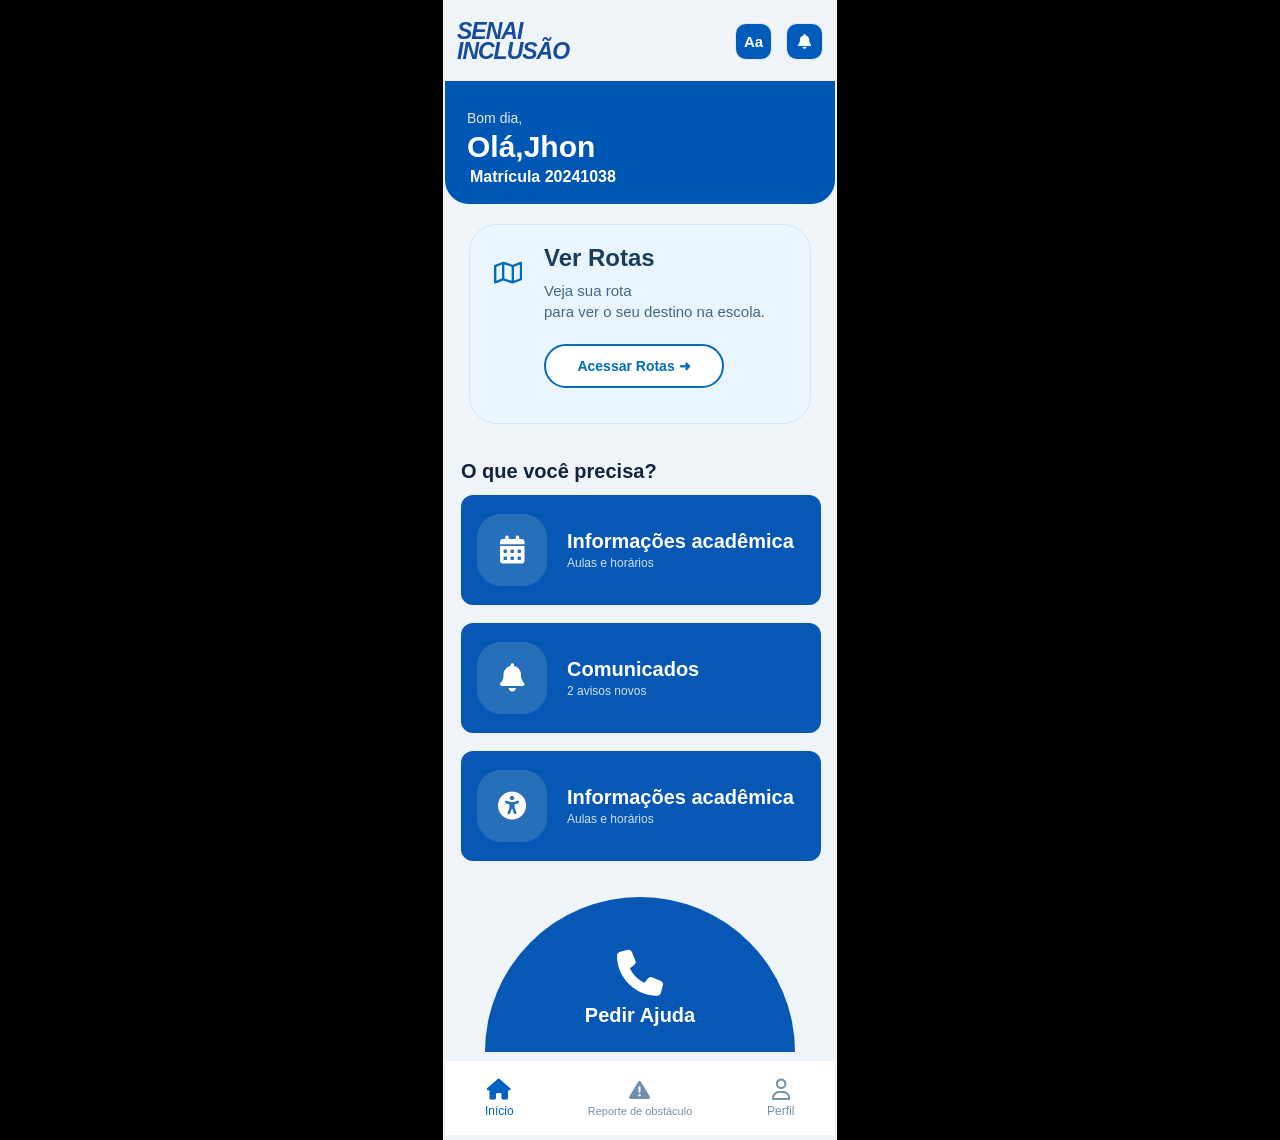
==== telainicio.html @ 65d08065 "ajuste para funcionamento do index" ====
<!DOCTYPE html>
<html lang="pt-BR">
<head>
    <meta charset="UTF-8">
    <meta name="viewport" content="width=device-width, initial-scale=1.0">
    <title>SENAI INCLUSÃO - Tela de inicio</title>

    <link rel="stylesheet" href="https://cdnjs.cloudflare.com/ajax/libs/font-awesome/6.4.0/css/all.min.css">

    <style>
            /* mudando a tela principal */
   body {
    margin: 0;
    padding: 0;

    width: 100%;
    min-height: 100vh;
    min-height: 100svh;

    font-family: Arial, sans-serif;
    background-color: black;

    display: flex;
    justify-content: center;
    align-items: flex-start;
}

    /*mudando para o formato mobile*/
form{
    background-color: #EEF4F8;
    padding : 2px;
    box-shadow: 0 0 20px color: green;
    width: 390px;
    height: 1136px;
}

 /* Cabeçalho para ficar alinhado um ao lado do outro*/
    .cabecalho {
        display: flex;
        justify-content: space-between;
        align-items: center;

        padding: 20px 12px;
    }

    /* Logo */
    .logo {
        display: flex;
        flex-direction: column;

        color: #174b9b;
        font-size: 23px;
        font-weight: 900;
        font-style: italic;
        line-height: 0.85;
        letter-spacing: -1px;
    }

    /* Botões à direita */
    .botoes-acessibilidade {
        display: flex;
        align-items: center;
        gap: 14px;
    }

    .botao-icone {
        width: 37px;
        height: 37px;

        display: flex;
        justify-content: center;
        align-items: center;

        background-color: #005bbb;
        color: white;

        border: 1px solid #E2E8F0;
        border-radius: 11px;

        font-size: 15px;
        font-weight: bold;
        cursor: pointer;
    }


    /* Cabeçalho azul */
.boas-vindas {
    background-color: #0056B3;
    color: white;

    padding: 28px 32px 18px;
    border-radius: 0 0 24px 24px;
}

.boas-vindas p {
    font-size: 14px;
    margin: 1px 0 4px;
    color: #E2E8F0;
}

.boas-vindas h1 {
    font-size: 30px;
    margin: 0 0 4px;
    color: white;
}

.boas-vindas strong {
    font-size: 16px;
    margin-left: 3px;
}

/* Área abaixo do cabeçalho */
.conteudo-home {
    padding: 20px 24px;
}

/* Cartão Ver Rotas */
.cartao-rotas {
    position: relative;

    display: flex;
    align-items: flex-start;
    gap: 14px;

    padding: 28px 18px 22px;
    min-height: 200px;
    box-sizing: border-box;

    background-color: #eaf4fc;
    border: 1px solid #cfe5f7;
    border-radius: 28px;
    overflow: hidden;
}

/* Ícone do mapa */
.icone-mapa {
    width: 58px;
    height: 58px;
    min-width: 58px;

    display: flex;
    align-items: center;
    justify-content: center;

    background-color: #EAF4FC;
    border-radius: 50%;
    color: #006DB6;

    font-size: 30px;
}

/* Texto das rotas */
.informacoes-rotas {
    position: relative;
    z-index: 1;
    flex: 1;
    min-width: 0;
}

.informacoes-rotas h2 {
    color: #173e5e;
    font-size: 28px;
    margin: -5px 0 8px;
}

.informacoes-rotas p {
    color: #456987;
    font-size: 17px;
    line-height: 1.4;
    margin: 0 0 22px;
}

/* Botão Acessar Rotas */
.botao-rotas {
    display: flex;
    align-items: center;
    justify-content: center;
    gap: 18px;

    background-color: white;
    color: #006cba;

    border: 2px solid #006DB6;
    border-radius: 40px;

    padding: 14px 18px;
    font-size: 17px;
    font-weight: bold;
    white-space: nowrap;
    cursor: pointer;
}

/* Ilustração decorativa à direita */

    .boas-vindas {
        padding-left: 22px;
        padding-right: 21px;
    }

    .cartao-rotas {
        gap: 12px;
        padding: 24px 14px;
    }

    .icone-mapa {
        width: 48px;
        height: 48px;
        min-width: 48px;
        font-size: 25px;
    }

    .informacoes-rotas h2 {
        font-size: 24px;
    }

    .informacoes-rotas p {
        font-size: 15px;
    }

    .botao-rotas {
        gap: 10px;
        width: 180px;
        padding: 12px;
        font-size: 14px;
    }

.interface {
    padding: 16px;
    box-sizing: border-box;
}

.titulo-secao {
    color: #10233f;
    font-size: 20px;
    margin: 0 0 12px;
}

/* Cartão de informações acadêmicas */
.calendario {
    display: flex;
    align-items: center;
    gap: 20px;

    width: 360px;
    height: 100px;
    min-height: 110px;
    padding: 16px;

    box-sizing: border-box;
    background-color: #0757b5;
    border-radius: 12px;
}

/* Botão com o ícone */
.icone-calendario {

    display: flex;
    align-items: center;
    justify-content: center;

    background-color: #286fba;
    color: white;
    border: none;
    border-radius: 24px;

    font-size: 32px;
    cursor: pointer;
}

/* Textos à direita do ícone */
.info-calendario {
    display: flex;
    flex-direction: column;
    gap: 3px;
}

.info-calendario strong {
    color: white;
    font-size: 20px;
}

.info-calendario p {
    color: #d0e2f8;
    font-size: 12px;
    margin: 0;
}

    .icone-calendario {
        width: 64px;
        height: 72px;
        min-width: 70px;
        font-size: 28px;
    }

    .info-calendario strong {
        font-size: 20px;
        cursor: pointer;
    }

    
/* Área inferior da tela */
.rodape-home {
    width: 100%;
    margin-top: 10px;
    padding-top: 10px;
    box-sizing: border-box;
}

/* Botão grande de pedir ajuda */
.botao-pedir-ajuda {
    width: 80%;
    max-width: 310px;
    height: 155px;

    display: flex;
    flex-direction: column;
    align-items: center;
    justify-content: flex-end;
    gap: 8px;

    padding-bottom: 25px;
    box-sizing: border-box;
    margin: 0 auto 9px;

    background-color: #0757b5;
    color: white;

    border: none;
    border-radius: 160px 160px 0 0;

    font-family: Arial, sans-serif;
    font-size: 20px;
    font-weight: bold;
    cursor: pointer;
}

/* Ícone de telefone */
.botao-pedir-ajuda i {
    font-size: 46px;
}

/* Barra branca de navegação */
.menu-inferior {
    display: grid;
    grid-template-columns: 1fr 1.8fr 1fr;
    align-items: center;

    width: 100%;
    min-height: 74px;
    padding: 8px 4px;
    box-sizing: border-box;

    background-color: white;
}

/* Cada item da navegação */
.item-menu {
    display: flex;
    flex-direction: column;
    align-items: center;
    justify-content: center;
    gap: 4px;

    color: #7290ad;
    text-decoration: none;
    text-align: center;

    font-size: 12px;
}

/* Ícones da navegação */
.item-menu i {
    font-size: 21px;
}

/* Item selecionado */
.item-menu.ativo {
    color: #0062c4;
}

/* Evita que o texto central quebre de forma estranha */
.item-menu:nth-child(2) span {
    white-space: nowrap;
    font-size: 11px;
}





</style>


</head>
<body>
    
<form>

   <!--cabeçalho da tela-->
<header class="cabecalho">

    <div class="logo">
        <span>SENAI</span>
        <span>INCLUSÃO</span>
    </div>
<!--botões e icones-->
    <div class="botoes-acessibilidade">
        <button class="botao-icone">Aa</button>

        <button class="botao-icone" aria-label="Notificações">
        <i class="fa-solid fa-bell"></i>
        </button>
    </div>

</header>

<!--background dos boas vindas-->
<div class="boas-vindas">
    <p>Bom dia,</p>
    <h1>Olá,Jhon</h1>
    <strong>Matrícula 20241038</strong>
</div>

<!--parte do mapa(background) e seus icones alinhados-->
<div class="conteudo-home">

    <section class="cartao-rotas">

        <div class="icone-mapa">
            <i class="fa-regular fa-map"></i>
        </div>

        <div class="informacoes-rotas">
            <h2>Ver Rotas</h2>

            <p>
                Veja sua rota<br>
                para ver o seu destino na escola.
            </p>

            <button class="botao-rotas">
                Acessar Rotas ➜
            </button>
        </div>

    </section>

</div>

<!--parte dos atalhos para as opções-->

<div class="interface">
    <h3 class="titulo-secao">O que você precisa?</h3>
    
<div class="calendario">
    <div
        <button class="icone-calendario" -label="Calendário">
        <i class="fa-solid fa-calendar-days"></i>
        </button>
    </div>

    <div class="info-calendario">
        <strong>Informações acadêmica</strong>
        <p>Aulas e horários</p>
    </div>

</div>

<br>

<div class="calendario">
    <div
        <button class="icone-calendario" -label="Calendário">
        <i class="fa-solid fa-bell"></i>
        </button>
    </div>

    <div class="info-calendario">
        <strong>Comunicados</strong>
        <p>2 avisos novos</p>
    </div>

</div>

<br>

<div class="calendario">
    <div
        <button class="icone-calendario" -label="Calendário">
        <i class="fa-solid fa-universal-access"></i>
        </button>
    </div>

    <div class="info-calendario">
        <strong>Informações acadêmica</strong>
        <p>Aulas e horários</p>
    </div>
    

</div>
    </div>



    <div class="rodape-home">

    <button class="botao-pedir-ajuda">
        <i class="fa-solid fa-phone"></i>
        <span>Pedir Ajuda</span>
    </button>
    </div>


 <nav class="menu-inferior">
 
        <a href="#" class="item-menu ativo">
            <i class="fa-solid fa-house"></i>
            <span>Início</span>
        </a>

        <a href="#" class="item-menu">
            <i class="fa-solid fa-triangle-exclamation"></i>
            <span>Reporte de obstáculo</span>
        </a>

        <a href="#" class="item-menu">
            <i class="fa-regular fa-user"></i>
            <span>Perfil</span>
        </a>

    </nav>

</div>
    </div>
   


</form>

</div>

</body>
</html>
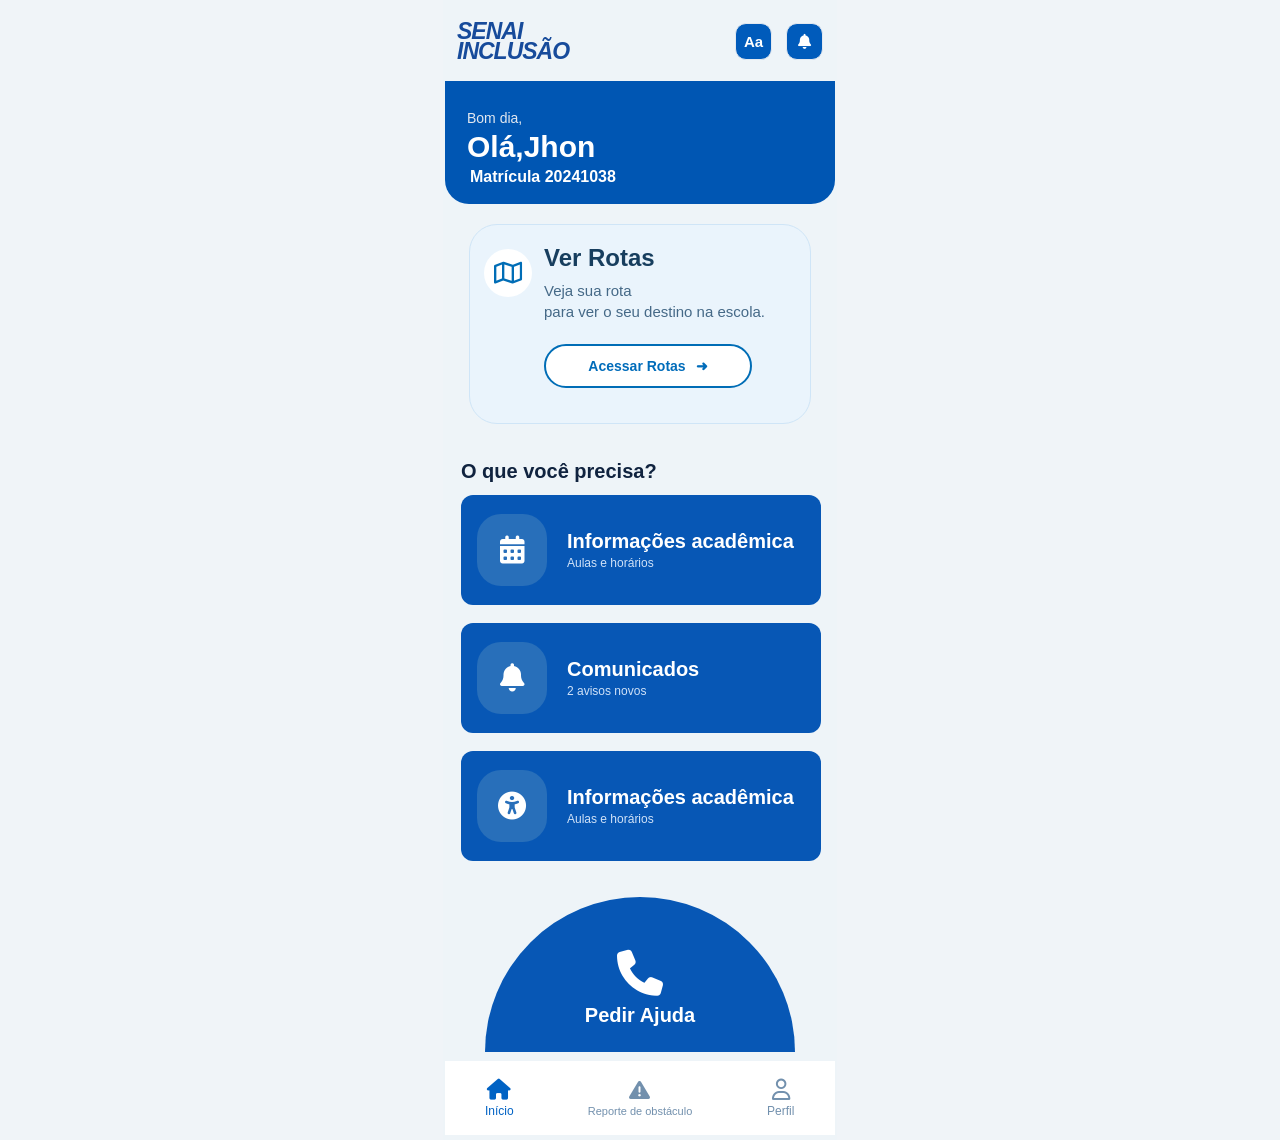
==== commit 6b1e4287: "mudança de rederecionamento e nova tela de rotas com testes de css fora de pastas criadas." ====
--- a/telainicio.html
+++ b/telainicio.html
@@ -7,390 +7,8 @@
 
     <link rel="stylesheet" href="https://cdnjs.cloudflare.com/ajax/libs/font-awesome/6.4.0/css/all.min.css">
 
-    <style>
-            /* mudando a tela principal */
-   body {
-    margin: 0;
-    padding: 0;
-
-    width: 100%;
-    min-height: 100vh;
-    min-height: 100svh;
-
-    font-family: Arial, sans-serif;
-    background-color: black;
-
-    display: flex;
-    justify-content: center;
-    align-items: flex-start;
-}
-
-    /*mudando para o formato mobile*/
-form{
-    background-color: #EEF4F8;
-    padding : 2px;
-    box-shadow: 0 0 20px color: green;
-    width: 390px;
-    height: 1136px;
-}
-
- /* Cabeçalho para ficar alinhado um ao lado do outro*/
-    .cabecalho {
-        display: flex;
-        justify-content: space-between;
-        align-items: center;
-
-        padding: 20px 12px;
-    }
-
-    /* Logo */
-    .logo {
-        display: flex;
-        flex-direction: column;
-
-        color: #174b9b;
-        font-size: 23px;
-        font-weight: 900;
-        font-style: italic;
-        line-height: 0.85;
-        letter-spacing: -1px;
-    }
-
-    /* Botões à direita */
-    .botoes-acessibilidade {
-        display: flex;
-        align-items: center;
-        gap: 14px;
-    }
-
-    .botao-icone {
-        width: 37px;
-        height: 37px;
-
-        display: flex;
-        justify-content: center;
-        align-items: center;
-
-        background-color: #005bbb;
-        color: white;
-
-        border: 1px solid #E2E8F0;
-        border-radius: 11px;
-
-        font-size: 15px;
-        font-weight: bold;
-        cursor: pointer;
-    }
-
-
-    /* Cabeçalho azul */
-.boas-vindas {
-    background-color: #0056B3;
-    color: white;
-
-    padding: 28px 32px 18px;
-    border-radius: 0 0 24px 24px;
-}
-
-.boas-vindas p {
-    font-size: 14px;
-    margin: 1px 0 4px;
-    color: #E2E8F0;
-}
-
-.boas-vindas h1 {
-    font-size: 30px;
-    margin: 0 0 4px;
-    color: white;
-}
-
-.boas-vindas strong {
-    font-size: 16px;
-    margin-left: 3px;
-}
-
-/* Área abaixo do cabeçalho */
-.conteudo-home {
-    padding: 20px 24px;
-}
-
-/* Cartão Ver Rotas */
-.cartao-rotas {
-    position: relative;
-
-    display: flex;
-    align-items: flex-start;
-    gap: 14px;
-
-    padding: 28px 18px 22px;
-    min-height: 200px;
-    box-sizing: border-box;
-
-    background-color: #eaf4fc;
-    border: 1px solid #cfe5f7;
-    border-radius: 28px;
-    overflow: hidden;
-}
-
-/* Ícone do mapa */
-.icone-mapa {
-    width: 58px;
-    height: 58px;
-    min-width: 58px;
-
-    display: flex;
-    align-items: center;
-    justify-content: center;
-
-    background-color: #EAF4FC;
-    border-radius: 50%;
-    color: #006DB6;
-
-    font-size: 30px;
-}
-
-/* Texto das rotas */
-.informacoes-rotas {
-    position: relative;
-    z-index: 1;
-    flex: 1;
-    min-width: 0;
-}
-
-.informacoes-rotas h2 {
-    color: #173e5e;
-    font-size: 28px;
-    margin: -5px 0 8px;
-}
-
-.informacoes-rotas p {
-    color: #456987;
-    font-size: 17px;
-    line-height: 1.4;
-    margin: 0 0 22px;
-}
-
-/* Botão Acessar Rotas */
-.botao-rotas {
-    display: flex;
-    align-items: center;
-    justify-content: center;
-    gap: 18px;
-
-    background-color: white;
-    color: #006cba;
-
-    border: 2px solid #006DB6;
-    border-radius: 40px;
-
-    padding: 14px 18px;
-    font-size: 17px;
-    font-weight: bold;
-    white-space: nowrap;
-    cursor: pointer;
-}
-
-/* Ilustração decorativa à direita */
-
-    .boas-vindas {
-        padding-left: 22px;
-        padding-right: 21px;
-    }
-
-    .cartao-rotas {
-        gap: 12px;
-        padding: 24px 14px;
-    }
-
-    .icone-mapa {
-        width: 48px;
-        height: 48px;
-        min-width: 48px;
-        font-size: 25px;
-    }
-
-    .informacoes-rotas h2 {
-        font-size: 24px;
-    }
-
-    .informacoes-rotas p {
-        font-size: 15px;
-    }
-
-    .botao-rotas {
-        gap: 10px;
-        width: 180px;
-        padding: 12px;
-        font-size: 14px;
-    }
-
-.interface {
-    padding: 16px;
-    box-sizing: border-box;
-}
-
-.titulo-secao {
-    color: #10233f;
-    font-size: 20px;
-    margin: 0 0 12px;
-}
-
-/* Cartão de informações acadêmicas */
-.calendario {
-    display: flex;
-    align-items: center;
-    gap: 20px;
-
-    width: 360px;
-    height: 100px;
-    min-height: 110px;
-    padding: 16px;
-
-    box-sizing: border-box;
-    background-color: #0757b5;
-    border-radius: 12px;
-}
-
-/* Botão com o ícone */
-.icone-calendario {
-
-    display: flex;
-    align-items: center;
-    justify-content: center;
-
-    background-color: #286fba;
-    color: white;
-    border: none;
-    border-radius: 24px;
-
-    font-size: 32px;
-    cursor: pointer;
-}
-
-/* Textos à direita do ícone */
-.info-calendario {
-    display: flex;
-    flex-direction: column;
-    gap: 3px;
-}
-
-.info-calendario strong {
-    color: white;
-    font-size: 20px;
-}
-
-.info-calendario p {
-    color: #d0e2f8;
-    font-size: 12px;
-    margin: 0;
-}
-
-    .icone-calendario {
-        width: 64px;
-        height: 72px;
-        min-width: 70px;
-        font-size: 28px;
-    }
-
-    .info-calendario strong {
-        font-size: 20px;
-        cursor: pointer;
-    }
-
-    
-/* Área inferior da tela */
-.rodape-home {
-    width: 100%;
-    margin-top: 10px;
-    padding-top: 10px;
-    box-sizing: border-box;
-}
-
-/* Botão grande de pedir ajuda */
-.botao-pedir-ajuda {
-    width: 80%;
-    max-width: 310px;
-    height: 155px;
-
-    display: flex;
-    flex-direction: column;
-    align-items: center;
-    justify-content: flex-end;
-    gap: 8px;
-
-    padding-bottom: 25px;
-    box-sizing: border-box;
-    margin: 0 auto 9px;
-
-    background-color: #0757b5;
-    color: white;
-
-    border: none;
-    border-radius: 160px 160px 0 0;
-
-    font-family: Arial, sans-serif;
-    font-size: 20px;
-    font-weight: bold;
-    cursor: pointer;
-}
-
-/* Ícone de telefone */
-.botao-pedir-ajuda i {
-    font-size: 46px;
-}
-
-/* Barra branca de navegação */
-.menu-inferior {
-    display: grid;
-    grid-template-columns: 1fr 1.8fr 1fr;
-    align-items: center;
-
-    width: 100%;
-    min-height: 74px;
-    padding: 8px 4px;
-    box-sizing: border-box;
-
-    background-color: white;
-}
-
-/* Cada item da navegação */
-.item-menu {
-    display: flex;
-    flex-direction: column;
-    align-items: center;
-    justify-content: center;
-    gap: 4px;
-
-    color: #7290ad;
-    text-decoration: none;
-    text-align: center;
-
-    font-size: 12px;
-}
-
-/* Ícones da navegação */
-.item-menu i {
-    font-size: 21px;
-}
-
-/* Item selecionado */
-.item-menu.ativo {
-    color: #0062c4;
-}
-
-/* Evita que o texto central quebre de forma estranha */
-.item-menu:nth-child(2) span {
-    white-space: nowrap;
-    font-size: 11px;
-}
-
-
-
-
-
-</style>
-
-
+    <!--Rederecionamento css-->
+    <link rel="stylesheet" href="telainicio.css">
 </head>
 <body>
     
@@ -438,16 +56,16 @@
                 para ver o seu destino na escola.
             </p>
 
-            <button class="botao-rotas">
-                Acessar Rotas ➜
-            </button>
+            <a href="telarotas.html" class="botao-rotas">
+                Acessar Rotas <span>➜</span>
+            </a>
         </div>
 
     </section>
 
 </div>
 
-<!--parte dos atalhos para as opções-->
+<!--parte dos atalhos e as opções-->
 
 <div class="interface">
     <h3 class="titulo-secao">O que você precisa?</h3>
@@ -501,7 +119,7 @@
     </div>
 
 
-
+<!--parte da opção de pedir ajuda-->
     <div class="rodape-home">
 
     <button class="botao-pedir-ajuda">
@@ -510,7 +128,7 @@
     </button>
     </div>
 
-
+<!--Menu do app onde se locomove pelos icones-->
  <nav class="menu-inferior">
  
         <a href="#" class="item-menu ativo">
--- a/telainicio.css
+++ b/telainicio.css
@@ -0,0 +1,378 @@
+           /* mudando a tela principal */
+   body {
+    margin: 0;
+    padding: 0;
+
+    width: 100%;
+    min-height: 100vh;
+    min-height: 100svh;
+
+    font-family: Arial, sans-serif;
+    background-color: #F0F4F8;
+
+    display: flex;
+    justify-content: center;
+    align-items: flex-start;
+}
+
+    /*mudando para o formato mobile*/
+form{
+    background-color: #EEF4F8;
+    padding : 2px;
+    box-shadow: 0 0 20px color: green;
+    width: 390px;
+    height: 1136px;
+}
+
+a{
+ text-decoration: none;
+}
+
+ /* Cabeçalho para ficar alinhado um ao lado do outro*/
+    .cabecalho {
+        display: flex;
+        justify-content: space-between;
+        align-items: center;
+
+        padding: 20px 12px;
+    }
+
+    /* Logo */
+    .logo {
+        display: flex;
+        flex-direction: column;
+
+        color: #174b9b;
+        font-size: 23px;
+        font-weight: 900;
+        font-style: italic;
+        line-height: 0.85;
+        letter-spacing: -1px;
+    }
+
+    /* Botões à direita */
+    .botoes-acessibilidade {
+        display: flex;
+        align-items: center;
+        gap: 14px;
+    }
+
+    .botao-icone {
+        width: 37px;
+        height: 37px;
+
+        display: flex;
+        justify-content: center;
+        align-items: center;
+
+        background-color: #005bbb;
+        color: white;
+
+        border: 1px solid #E2E8F0;
+        border-radius: 11px;
+
+        font-size: 15px;
+        font-weight: bold;
+        cursor: pointer;
+    }
+
+
+    /* Cabeçalho azul */
+.boas-vindas {
+    background-color: #0056B3;
+    color: white;
+
+    padding: 28px 32px 18px;
+    border-radius: 0 0 24px 24px;
+}
+
+.boas-vindas p {
+    font-size: 14px;
+    margin: 1px 0 4px;
+    color: #E2E8F0;
+}
+
+.boas-vindas h1 {
+    font-size: 30px;
+    margin: 0 0 4px;
+    color: white;
+}
+
+.boas-vindas strong {
+    font-size: 16px;
+    margin-left: 3px;
+}
+
+/* Área abaixo do cabeçalho */
+.conteudo-home {
+    padding: 20px 24px;
+}
+
+/* Cartão Ver Rotas */
+.cartao-rotas {
+    position: relative;
+
+    display: flex;
+    align-items: flex-start;
+    gap: 14px;
+
+    padding: 28px 18px 22px;
+    min-height: 200px;
+    box-sizing: border-box;
+
+    background-color: #eaf4fc;
+    border: 1px solid #cfe5f7;
+    border-radius: 28px;
+    overflow: hidden;
+}
+
+/* Ícone do mapa */
+.icone-mapa {
+    width: 58px;
+    height: 58px;
+    min-width: 58px;
+
+    display: flex;
+    align-items: center;
+    justify-content: center;
+
+    background-color: #EAF4FC;
+    border-radius: 50%;
+    color: #006DB6;
+
+    font-size: 30px;
+}
+
+/* Texto das rotas */
+.informacoes-rotas {
+    position: relative;
+    z-index: 1;
+    flex: 1;
+    min-width: 0;
+}
+
+.informacoes-rotas h2 {
+    color: #173e5e;
+    font-size: 28px;
+    margin: -5px 0 8px;
+}
+
+.informacoes-rotas p {
+    color: #456987;
+    font-size: 17px;
+    line-height: 1.4;
+    margin: 0 0 22px;
+}
+
+/* Botão Acessar Rotas */
+.botao-rotas {
+    display: flex;
+    align-items: center;
+    justify-content: center;
+    gap: 18px;
+
+    background-color: white;
+    color: #006cba;
+
+    border: 2px solid #006DB6;
+    border-radius: 40px;
+
+    font-weight: bold;
+    white-space: nowrap;
+    cursor: pointer;
+}
+
+/* Ilustração decorativa à direita */
+
+    .boas-vindas {
+        padding-left: 22px;
+        padding-right: 21px;
+    }
+
+    .cartao-rotas {
+        gap: 12px;
+        padding: 24px 14px;
+    }
+
+    .icone-mapa {
+        width: 48px;
+        height: 48px;
+        background-color: white;
+        min-width: 48px;
+        font-size: 25px;
+    }
+
+    .informacoes-rotas h2 {
+        font-size: 24px;
+    }
+
+    .informacoes-rotas p {
+        font-size: 15px;
+    }
+
+    .botao-rotas {
+        gap: 10px;
+        width: 180px;
+        padding: 12px;
+        font-size: 14px;
+    }
+
+.interface {
+    padding: 16px;
+    box-sizing: border-box;
+}
+
+.titulo-secao {
+    color: #10233f;
+    font-size: 20px;
+    margin: 0 0 12px;
+}
+
+/* Cartão de informações acadêmicas */
+.calendario {
+    display: flex;
+    align-items: center;
+    gap: 20px;
+
+    width: 360px;
+    height: 100px;
+    min-height: 110px;
+    padding: 16px;
+
+    box-sizing: border-box;
+    background-color: #0757b5;
+    border-radius: 12px;
+}
+
+/* Botão com o ícone */
+.icone-calendario {
+
+    display: flex;
+    align-items: center;
+    justify-content: center;
+
+    background-color: #286fba;
+    color: white;
+    border: none;
+    border-radius: 24px;
+
+    font-size: 32px;
+    cursor: pointer;
+}
+
+/* Textos à direita do ícone */
+.info-calendario {
+    display: flex;
+    flex-direction: column;
+    gap: 3px;
+}
+
+.info-calendario strong {
+    color: white;
+    font-size: 20px;
+}
+
+.info-calendario p {
+    color: #d0e2f8;
+    font-size: 12px;
+    margin: 0;
+}
+
+    .icone-calendario {
+        width: 64px;
+        height: 72px;
+        min-width: 70px;
+        font-size: 28px;
+    }
+
+    .info-calendario strong {
+        font-size: 20px;
+        cursor: pointer;
+    }
+
+    
+/* Área inferior da tela */
+.rodape-home {
+    width: 100%;
+    margin-top: 10px;
+    padding-top: 10px;
+    box-sizing: border-box;
+}
+
+/* Botão grande de pedir ajuda */
+.botao-pedir-ajuda {
+    width: 80%;
+    max-width: 310px;
+    height: 155px;
+
+    display: flex;
+    flex-direction: column;
+    align-items: center;
+    justify-content: flex-end;
+    gap: 8px;
+
+    padding-bottom: 25px;
+    box-sizing: border-box;
+    margin: 0 auto 9px;
+
+    background-color: #0757b5;
+    color: white;
+
+    border: none;
+    border-radius: 160px 160px 0 0;
+
+    font-family: Arial, sans-serif;
+    font-size: 20px;
+    font-weight: bold;
+    cursor: pointer;
+}
+
+/* Ícone de telefone */
+.botao-pedir-ajuda i {
+    font-size: 46px;
+}
+
+/* Barra branca de navegação */
+.menu-inferior {
+    display: grid;
+    grid-template-columns: 1fr 1.8fr 1fr;
+    align-items: center;
+
+    width: 100%;
+    min-height: 74px;
+    padding: 8px 4px;
+    box-sizing: border-box;
+
+    background-color: white;
+}
+
+/* Cada item da navegação */
+.item-menu {
+    display: flex;
+    flex-direction: column;
+    align-items: center;
+    justify-content: center;
+    gap: 4px;
+
+    color: #7290ad;
+    text-decoration: none;
+    text-align: center;
+
+    font-size: 12px;
+}
+
+/* Ícones da navegação */
+.item-menu i {
+    font-size: 21px;
+}
+
+/* Item selecionado */
+.item-menu.ativo {
+    color: #0062c4;
+}
+
+/* Evita que o texto central quebre de forma estranha */
+.item-menu:nth-child(2) span {
+    white-space: nowrap;
+    font-size: 11px;
+}
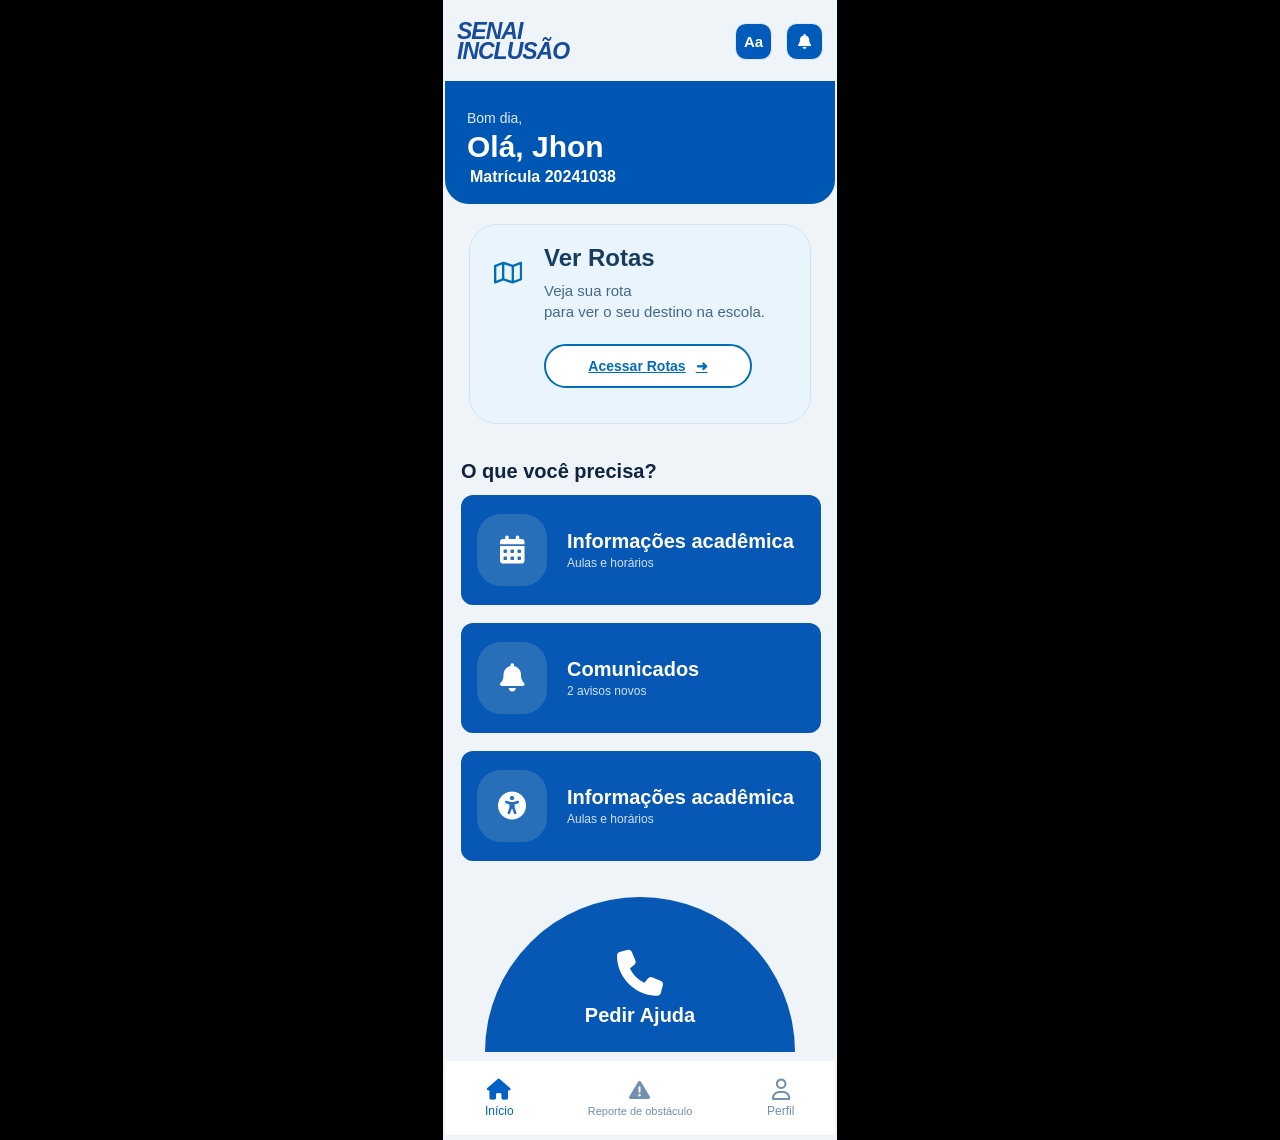
==== commit 6bd6c64d: "comentei nos codigos e ajustei alguns erros imperceptiveis" ====
--- a/telainicio.html
+++ b/telainicio.html
@@ -8,7 +8,7 @@
     <link rel="stylesheet" href="https://cdnjs.cloudflare.com/ajax/libs/font-awesome/6.4.0/css/all.min.css">
 
     <!--Rederecionamento css-->
-    <link rel="stylesheet" href="telainicio.css">
+    <link rel="stylesheet" href="/css/telainicio.css">
 </head>
 <body>
     
@@ -35,7 +35,7 @@
 <!--background dos boas vindas-->
 <div class="boas-vindas">
     <p>Bom dia,</p>
-    <h1>Olá,Jhon</h1>
+    <h1>Olá, Jhon</h1>
     <strong>Matrícula 20241038</strong>
 </div>
 
--- a/css/telainicio.css
+++ b/css/telainicio.css
@@ -0,0 +1,375 @@
+           /* mudando a tela principal */
+   body {
+    margin: 0;
+    padding: 0;
+
+    width: 100%;
+    min-height: 100vh;
+    min-height: 100svh;
+
+    font-family: Arial, sans-serif;
+    background-color: black;
+
+    display: flex;
+    justify-content: center;
+    align-items: flex-start;
+}
+
+    /*mudando para o formato mobile*/
+form{
+    background-color: #EEF4F8;
+    padding : 2px;
+    box-shadow: 0 0 20px color: green;
+    width: 390px;
+    height: 1136px;
+}
+
+ /* Cabeçalho para ficar alinhado um ao lado do outro*/
+    .cabecalho {
+        display: flex;
+        justify-content: space-between;
+        align-items: center;
+
+        padding: 20px 12px;
+    }
+
+    /* Logo */
+    .logo {
+        display: flex;
+        flex-direction: column;
+
+        color: #174b9b;
+        font-size: 23px;
+        font-weight: 900;
+        font-style: italic;
+        line-height: 0.85;
+        letter-spacing: -1px;
+    }
+
+    /* Botões à direita */
+    .botoes-acessibilidade {
+        display: flex;
+        align-items: center;
+        gap: 14px;
+    }
+
+    .botao-icone {
+        width: 37px;
+        height: 37px;
+
+        display: flex;
+        justify-content: center;
+        align-items: center;
+
+        background-color: #005bbb;
+        color: white;
+
+        border: 1px solid #E2E8F0;
+        border-radius: 11px;
+
+        font-size: 15px;
+        font-weight: bold;
+        cursor: pointer;
+    }
+
+
+    /* Cabeçalho azul */
+.boas-vindas {
+    background-color: #0056B3;
+    color: white;
+
+    padding: 28px 32px 18px;
+    border-radius: 0 0 24px 24px;
+}
+
+.boas-vindas p {
+    font-size: 14px;
+    margin: 1px 0 4px;
+    color: #E2E8F0;
+}
+
+.boas-vindas h1 {
+    font-size: 30px;
+    margin: 0 0 4px;
+    color: white;
+}
+
+.boas-vindas strong {
+    font-size: 16px;
+    margin-left: 3px;
+}
+
+/* Área abaixo do cabeçalho */
+.conteudo-home {
+    padding: 20px 24px;
+}
+
+/* Cartão Ver Rotas */
+.cartao-rotas {
+    position: relative;
+
+    display: flex;
+    align-items: flex-start;
+    gap: 14px;
+
+    padding: 28px 18px 22px;
+    min-height: 200px;
+    box-sizing: border-box;
+
+    background-color: #eaf4fc;
+    border: 1px solid #cfe5f7;
+    border-radius: 28px;
+    overflow: hidden;
+}
+
+/* Ícone do mapa */
+.icone-mapa {
+    width: 58px;
+    height: 58px;
+    min-width: 58px;
+
+    display: flex;
+    align-items: center;
+    justify-content: center;
+
+    background-color: #EAF4FC;
+    border-radius: 50%;
+    color: #006DB6;
+
+    font-size: 30px;
+}
+
+/* Texto das rotas */
+.informacoes-rotas {
+    position: relative;
+    z-index: 1;
+    flex: 1;
+    min-width: 0;
+}
+
+.informacoes-rotas h2 {
+    color: #173e5e;
+    font-size: 28px;
+    margin: -5px 0 8px;
+}
+
+.informacoes-rotas p {
+    color: #456987;
+    font-size: 17px;
+    line-height: 1.4;
+    margin: 0 0 22px;
+}
+
+/* Botão Acessar Rotas */
+.botao-rotas {
+    display: flex;
+    align-items: center;
+    justify-content: center;
+    gap: 18px;
+
+    background-color: white;
+    color: #006cba;
+
+    border: 2px solid #006DB6;
+    border-radius: 40px;
+
+    padding: 14px 18px;
+    font-size: 17px;
+    font-weight: bold;
+    white-space: nowrap;
+    cursor: pointer;
+}
+
+/* Ilustração decorativa à direita */
+
+    .boas-vindas {
+        padding-left: 22px;
+        padding-right: 21px;
+    }
+
+    .cartao-rotas {
+        gap: 12px;
+        padding: 24px 14px;
+    }
+
+    .icone-mapa {
+        width: 48px;
+        height: 48px;
+        min-width: 48px;
+        font-size: 25px;
+    }
+
+    .informacoes-rotas h2 {
+        font-size: 24px;
+    }
+
+    .informacoes-rotas p {
+        font-size: 15px;
+    }
+
+    .botao-rotas {
+        gap: 10px;
+        width: 180px;
+        padding: 12px;
+        font-size: 14px;
+    }
+
+.interface {
+    padding: 16px;
+    box-sizing: border-box;
+}
+
+.titulo-secao {
+    color: #10233f;
+    font-size: 20px;
+    margin: 0 0 12px;
+}
+
+/* Cartão de informações acadêmicas */
+.calendario {
+    display: flex;
+    align-items: center;
+    gap: 20px;
+
+    width: 360px;
+    height: 100px;
+    min-height: 110px;
+    padding: 16px;
+
+    box-sizing: border-box;
+    background-color: #0757b5;
+    border-radius: 12px;
+}
+
+/* Botão com o ícone */
+.icone-calendario {
+
+    display: flex;
+    align-items: center;
+    justify-content: center;
+
+    background-color: #286fba;
+    color: white;
+    border: none;
+    border-radius: 24px;
+
+    font-size: 32px;
+    cursor: pointer;
+}
+
+/* Textos à direita do ícone */
+.info-calendario {
+    display: flex;
+    flex-direction: column;
+    gap: 3px;
+}
+
+.info-calendario strong {
+    color: white;
+    font-size: 20px;
+}
+
+.info-calendario p {
+    color: #d0e2f8;
+    font-size: 12px;
+    margin: 0;
+}
+
+    .icone-calendario {
+        width: 64px;
+        height: 72px;
+        min-width: 70px;
+        font-size: 28px;
+    }
+
+    .info-calendario strong {
+        font-size: 20px;
+        cursor: pointer;
+    }
+
+    
+/* Área inferior da tela */
+.rodape-home {
+    width: 100%;
+    margin-top: 10px;
+    padding-top: 10px;
+    box-sizing: border-box;
+}
+
+/* Botão grande de pedir ajuda */
+.botao-pedir-ajuda {
+    width: 80%;
+    max-width: 310px;
+    height: 155px;
+
+    display: flex;
+    flex-direction: column;
+    align-items: center;
+    justify-content: flex-end;
+    gap: 8px;
+
+    padding-bottom: 25px;
+    box-sizing: border-box;
+    margin: 0 auto 9px;
+
+    background-color: #0757b5;
+    color: white;
+
+    border: none;
+    border-radius: 160px 160px 0 0;
+
+    font-family: Arial, sans-serif;
+    font-size: 20px;
+    font-weight: bold;
+    cursor: pointer;
+}
+
+/* Ícone de telefone */
+.botao-pedir-ajuda i {
+    font-size: 46px;
+}
+
+/* Barra branca de navegação */
+.menu-inferior {
+    display: grid;
+    grid-template-columns: 1fr 1.8fr 1fr;
+    align-items: center;
+
+    width: 100%;
+    min-height: 74px;
+    padding: 8px 4px;
+    box-sizing: border-box;
+
+    background-color: white;
+}
+
+/* Cada item da navegação */
+.item-menu {
+    display: flex;
+    flex-direction: column;
+    align-items: center;
+    justify-content: center;
+    gap: 4px;
+
+    color: #7290ad;
+    text-decoration: none;
+    text-align: center;
+
+    font-size: 12px;
+}
+
+/* Ícones da navegação */
+.item-menu i {
+    font-size: 21px;
+}
+
+/* Item selecionado */
+.item-menu.ativo {
+    color: #0062c4;
+}
+
+/* Evita que o texto central quebre de forma estranha */
+.item-menu:nth-child(2) span {
+    white-space: nowrap;
+    font-size: 11px;
+}
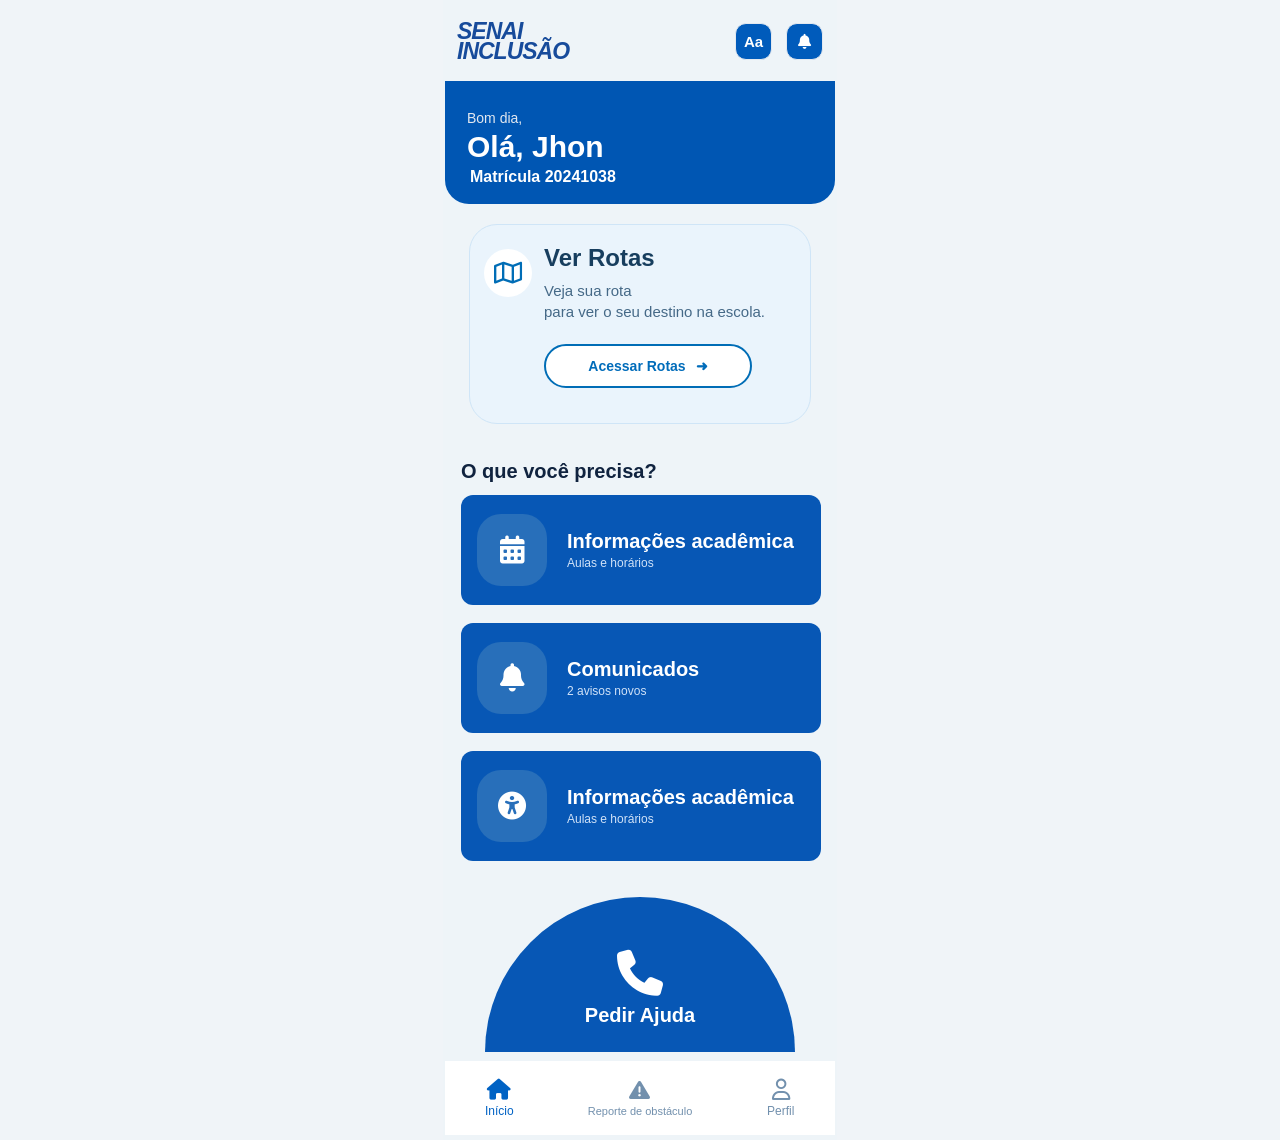
==== commit 0e4374eb: "ligação de css" ====
--- a/telainicio.html
+++ b/telainicio.html
@@ -8,7 +8,7 @@
     <link rel="stylesheet" href="https://cdnjs.cloudflare.com/ajax/libs/font-awesome/6.4.0/css/all.min.css">
 
     <!--Rederecionamento css-->
-    <link rel="stylesheet" href="/css/telainicio.css">
+    <link rel="stylesheet" href="telainicio.css">
 </head>
 <body>
     
--- a/telainicio.css
+++ b/telainicio.css
@@ -0,0 +1,371 @@
+    /* mudando a tela principal para responsivo  */
+   body {
+    margin: 0;
+    padding: 0;
+
+    width: 100%;
+    min-height: 100vh;
+    min-height: 100svh;
+
+    font-family: Arial, sans-serif;
+    background-color: #F0F4F8;
+
+    display: flex;
+    justify-content: center;
+    align-items: flex-start;
+}
+
+    /*mudando para o formato mobile*/
+form{
+    background-color: #EEF4F8;
+    padding : 2px;
+    box-shadow: 0 0 20px color: green;
+    width: 390px;
+    height: 1136px;
+}
+
+a{
+ text-decoration: none;
+}
+
+ /* Cabeçalho para ficar alinhado um ao lado do outro*/
+    .cabecalho {
+        display: flex;
+        justify-content: space-between;
+        align-items: center;
+
+        padding: 20px 12px;
+    }
+
+    /* Logo */
+    .logo {
+        display: flex;
+        flex-direction: column;
+
+        color: #174b9b;
+        font-size: 23px;
+        font-weight: 900;
+        font-style: italic;
+        line-height: 0.85;
+        letter-spacing: -1px;
+    }
+
+    /* Botões alinhados a direita */
+    .botoes-acessibilidade {
+        display: flex;
+        align-items: center;
+        gap: 14px;
+    }
+ /* Botões alinhados centralizados e com seus backgrounds em volta*/
+    .botao-icone {
+        width: 37px;
+        height: 37px;
+
+        display: flex;
+        justify-content: center;
+        align-items: center;
+
+        background-color: #005bbb;
+        color: white;
+
+        border: 1px solid #E2E8F0;
+        border-radius: 11px;
+
+        font-size: 15px;
+        font-weight: bold;
+        cursor: pointer;
+    }
+
+
+    /* Cabeçalho azul */
+.boas-vindas {
+    background-color: #0056B3;
+    color: white;
+
+    padding: 28px 32px 18px;
+    border-radius: 0 0 24px 24px;
+}
+/* Botões alinhados a direita */
+.boas-vindas p {
+    font-size: 14px;
+    margin: 1px 0 4px;
+    color: #E2E8F0;
+}
+/* Mudança de cor e posição do texto */
+.boas-vindas h1 {
+    font-size: 30px;
+    margin: 0 0 4px;
+    color: white;
+}
+/* Mudança da posição do texto */
+.boas-vindas strong {
+    font-size: 16px;
+    margin-left: 3px;
+}
+
+/* Área de rotas */
+.conteudo-home {
+    padding: 20px 24px;
+}
+
+/* Cartão Ver Rotas */
+.cartao-rotas {
+    position: relative;
+
+    display: flex;
+    align-items: flex-start;
+    gap: 14px;
+
+    padding: 28px 18px 22px;
+    min-height: 200px;
+    box-sizing: border-box;
+
+    background-color: #eaf4fc;
+    border: 1px solid #cfe5f7;
+    border-radius: 28px;
+    overflow: hidden;
+}
+
+/* Ícone do mapa ao lado esquerdo */
+.icone-mapa {
+    width: 58px;
+    height: 58px;
+    min-width: 58px;
+
+    display: flex;
+    align-items: center;
+    justify-content: center;
+
+    background-color: #EAF4FC;
+    border-radius: 50%;
+    color: #006DB6;
+
+    font-size: 30px;
+}
+
+/* textos da rota centralizada ao lado da outra */
+.informacoes-rotas h2 {
+    color: #173e5e;
+    font-size: 28px;
+    margin: -5px 0 8px;
+}
+
+.informacoes-rotas p {
+    color: #456987;
+    font-size: 17px;
+    line-height: 1.4;
+    margin: 0 0 22px;
+}
+
+/* Botão Acessar Rotas */
+.botao-rotas {
+    display: flex;
+    align-items: center;
+    justify-content: center;
+    gap: 18px;
+
+    background-color: white;
+    color: #006cba;
+
+    border: 2px solid #006DB6;
+    border-radius: 40px;
+
+    font-weight: bold;
+    white-space: nowrap;
+    cursor: pointer;
+}
+
+/* Centralização dos demais grupos de boas vindas e cartão de rotas */
+
+    .boas-vindas {
+        padding-left: 22px;
+        padding-right: 21px;
+    }
+
+    .cartao-rotas {
+        gap: 12px;
+        padding: 24px 14px;
+    }
+
+    .icone-mapa {
+        width: 48px;
+        height: 48px;
+        background-color: white;
+        min-width: 48px;
+        font-size: 25px;
+    }
+
+    .informacoes-rotas h2 {
+        font-size: 24px;
+    }
+
+    .informacoes-rotas p {
+        font-size: 15px;
+    }
+
+    .botao-rotas {
+        gap: 10px;
+        width: 180px;
+        padding: 12px;
+        font-size: 14px;
+    }
+
+.interface {
+    padding: 16px;
+    box-sizing: border-box;
+}
+
+.titulo-secao {
+    color: #10233f;
+    font-size: 20px;
+    margin: 0 0 12px;
+}
+
+/* Cartão de opções do app */
+.calendario {
+    display: flex;
+    align-items: center;
+    gap: 20px;
+
+    width: 360px;
+    height: 100px;
+    min-height: 110px;
+    padding: 16px;
+
+    box-sizing: border-box;
+    background-color: #0757b5;
+    border-radius: 12px;
+}
+
+/* Botão dos ícones alinhados e customizados  */
+.icone-calendario {
+
+    display: flex;
+    align-items: center;
+    justify-content: center;
+
+    background-color: #286fba;
+    color: white;
+    border: none;
+    border-radius: 24px;
+
+    font-size: 32px;
+    cursor: pointer;
+}
+
+/* Textos à direita do ícone*/
+.info-calendario {
+    display: flex;
+    flex-direction: column;
+    gap: 3px;
+}
+/* Textos com cor*/
+.info-calendario strong {
+    color: white;
+    font-size: 20px;
+}
+/* Textos à direita/ cor*/
+.info-calendario p {
+    color: #d0e2f8;
+    font-size: 12px;
+    margin: 0;
+}
+
+    .icone-calendario {
+        width: 64px;
+        height: 72px;
+        min-width: 70px;
+        font-size: 28px;
+    }
+
+    .info-calendario strong {
+        font-size: 20px;
+        cursor: pointer;
+    }
+
+    
+/* Área de pedir ajuda */
+.rodape-home {
+    width: 100%;
+    margin-top: 10px;
+    padding-top: 10px;
+    box-sizing: border-box;
+}
+
+/* Botão grande de pedir ajuda */
+.botao-pedir-ajuda {
+    width: 80%;
+    max-width: 310px;
+    height: 155px;
+
+    display: flex;
+    flex-direction: column;
+    align-items: center;
+    justify-content: flex-end;
+    gap: 8px;
+
+    padding-bottom: 25px;
+    box-sizing: border-box;
+    margin: 0 auto 9px;
+
+    background-color: #0757b5;
+    color: white;
+
+    border: none;
+    border-radius: 160px 160px 0 0;
+
+    font-family: Arial, sans-serif;
+    font-size: 20px;
+    font-weight: bold;
+    cursor: pointer;
+}
+
+/* Ícone de telefone tamanho */
+.botao-pedir-ajuda i {
+    font-size: 46px;
+}
+
+/* Barra de navegação do app */
+.menu-inferior {
+    display: grid;
+    grid-template-columns: 1fr 1.8fr 1fr;
+    align-items: center;
+
+    width: 100%;
+    min-height: 74px;
+    padding: 8px 4px;
+    box-sizing: border-box;
+
+    background-color: white;
+}
+
+/* alinhamento dos ícones de navageção */
+.item-menu {
+    display: flex;
+    flex-direction: column;
+    align-items: center;
+    justify-content: center;
+    gap: 4px;
+
+    color: #7290ad;
+    text-decoration: none;
+    text-align: center;
+
+    font-size: 12px;
+}
+
+/* tamanho dos Ícones de navegação  */
+.item-menu i {
+    font-size: 21px;
+}
+
+/* Item selecionado cor */
+.item-menu.ativo {
+    color: #0062c4;
+}
+
+/* Evita que o texto central quebre de forma estranha (aqui foi chat) tava dando erro */
+.item-menu:nth-child(2) span {
+    white-space: nowrap;
+    font-size: 11px;
+}
